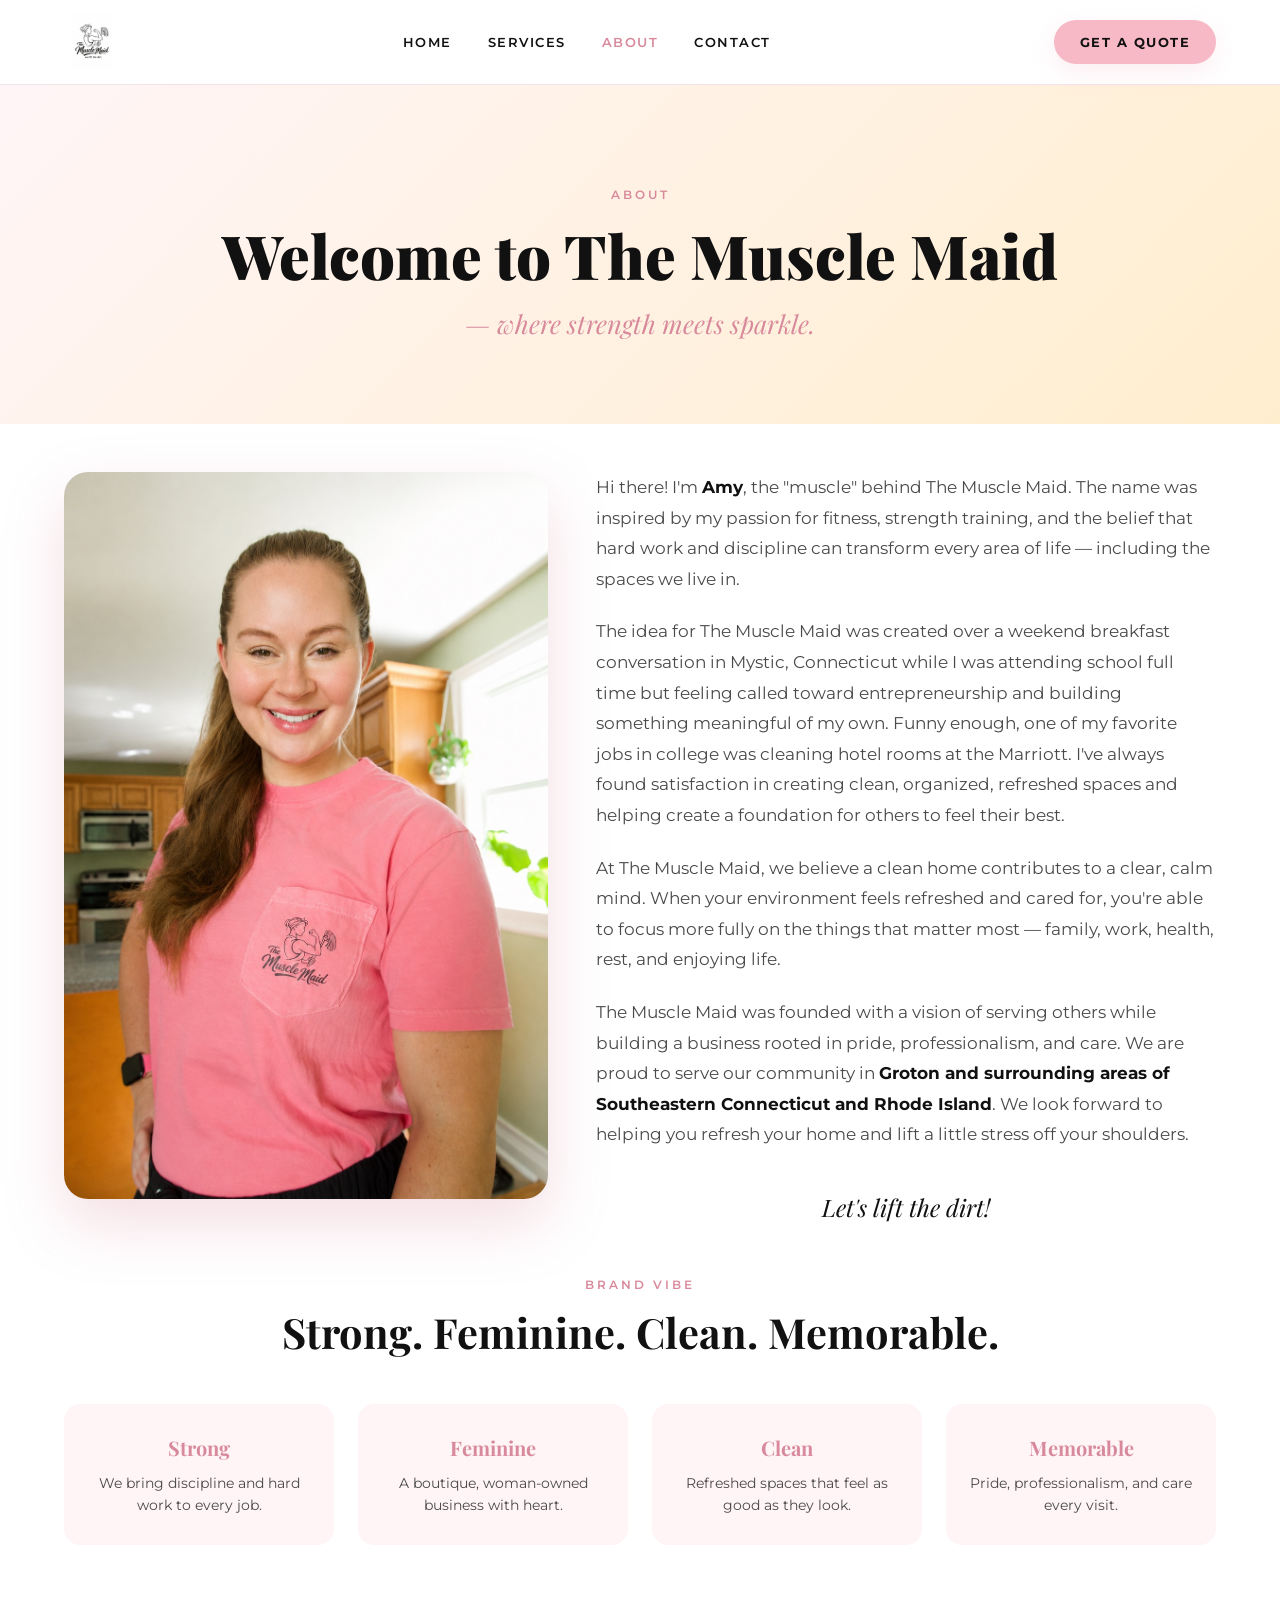
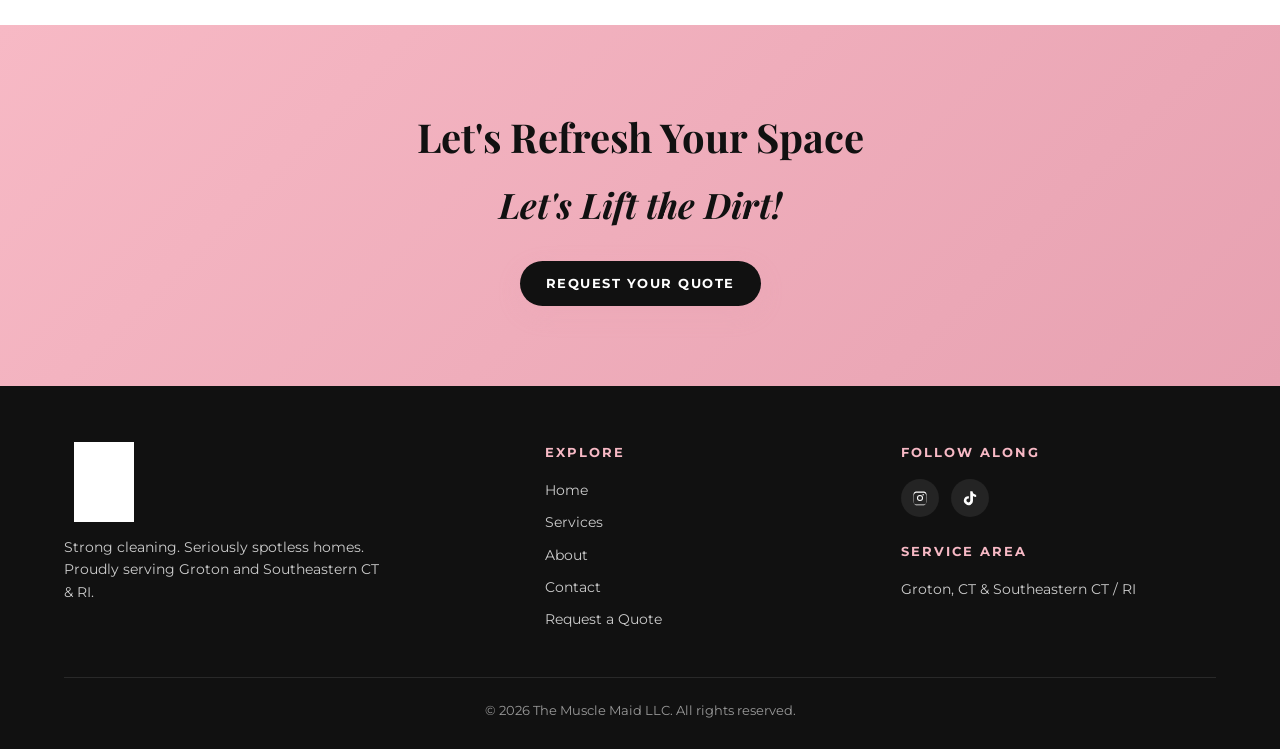
==== about.html @ e6423125 "Add files via upload" ====
<!DOCTYPE html>
<html lang="en">
<head>
  <meta charset="UTF-8" />
  <meta name="viewport" content="width=device-width, initial-scale=1.0" />
  <title>About — The Muscle Maid</title>
  <meta name="description" content="Meet Amy, the muscle behind The Muscle Maid — a Southeastern Connecticut cleaning business rooted in pride, professionalism, and care." />
  <link rel="icon" href="assets/favicon.svg" type="image/svg+xml" />
  <link rel="alternate icon" href="assets/favicon.ico" />
  <link rel="apple-touch-icon" href="assets/apple-touch-icon.png" />
  <link rel="stylesheet" href="styles.css" />
</head>
<body>

  <!-- HEADER -->
  <header class="site-header">
    <div class="header-inner">
      <a href="index.html" class="brand-logo">
        <img src="assets/logo-tagline.svg" alt="The Muscle Maid — We Lift the Dirt" />
      </a>
      <nav class="main-nav">
        <a href="index.html">Home</a>
        <a href="services.html">Services</a>
        <a href="about.html" class="active">About</a>
        <a href="contact.html">Contact</a>
      </nav>
      <a class="btn btn-primary" href="https://clienthub.getjobber.com/hubs/c917ccc4-68cf-48dd-b42f-7f0e2696f60c/public/requests/4762090/new" target="_blank" rel="noopener">Get a Quote</a>
    </div>
  </header>

  <!-- ABOUT HERO -->
  <section class="about-hero">
    <div class="container">
      <div class="hero-eyebrow">About</div>
      <h1>Welcome to The Muscle Maid</h1>
      <p class="tagline">— where strength meets sparkle.</p>
    </div>
  </section>

  <!-- STORY -->
  <section style="padding-top:48px">
    <div class="container">
      <div class="about-row">
      <div class="about-content">
        <p>Hi there! I'm <strong>Amy</strong>, the "muscle" behind The Muscle Maid. The name was inspired by my passion for fitness, strength training, and the belief that hard work and discipline can transform every area of life — including the spaces we live in.</p>

        <p>The idea for The Muscle Maid was created over a weekend breakfast conversation in Mystic, Connecticut while I was attending school full time but feeling called toward entrepreneurship and building something meaningful of my own. Funny enough, one of my favorite jobs in college was cleaning hotel rooms at the Marriott. I've always found satisfaction in creating clean, organized, refreshed spaces and helping create a foundation for others to feel their best.</p>

        <p>At The Muscle Maid, we believe a clean home contributes to a clear, calm mind. When your environment feels refreshed and cared for, you're able to focus more fully on the things that matter most — family, work, health, rest, and enjoying life.</p>

        <p>The Muscle Maid was founded with a vision of serving others while building a business rooted in pride, professionalism, and care. We are proud to serve our community in <strong>Groton and surrounding areas of Southeastern Connecticut and Rhode Island</strong>. We look forward to helping you refresh your home and lift a little stress off your shoulders.</p>

        <p class="signoff">Let's lift the dirt!</p>
      </div>

      <div class="about-image">
        <img src="assets/amy-headshot.jpeg" alt="Amy, founder of The Muscle Maid, wearing a pink Muscle Maid t-shirt" />
      </div>
      </div>

      <!-- BRAND VIBE / VALUES -->
      <div class="section-heading" style="margin-bottom:24px">
        <div class="eyebrow">Brand Vibe</div>
        <h2>Strong. Feminine. Clean. Memorable.</h2>
      </div>
      <div class="values-grid">
        <div class="value-card">
          <h4>Strong</h4>
          <p>We bring discipline and hard work to every job.</p>
        </div>
        <div class="value-card">
          <h4>Feminine</h4>
          <p>A boutique, woman-owned business with heart.</p>
        </div>
        <div class="value-card">
          <h4>Clean</h4>
          <p>Refreshed spaces that feel as good as they look.</p>
        </div>
        <div class="value-card">
          <h4>Memorable</h4>
          <p>Pride, professionalism, and care every visit.</p>
        </div>
      </div>
    </div>
  </section>

  <!-- CTA BAND -->
  <section class="cta-band">
    <h2>Let's Refresh Your Space</h2>
    <p class="script">Let's Lift the Dirt!</p>
    <a class="btn btn-primary" href="https://clienthub.getjobber.com/hubs/c917ccc4-68cf-48dd-b42f-7f0e2696f60c/public/requests/4762090/new" target="_blank" rel="noopener">Request Your Quote</a>
  </section>

  <!-- FOOTER -->
  <footer class="site-footer">
    <div class="container">
      <div class="footer-grid">
        <div class="brand-block">
          <img src="assets/logo-tagline.svg" alt="The Muscle Maid" />
          <p>Strong cleaning. Seriously spotless homes. Proudly serving Groton and Southeastern CT & RI.</p>
        </div>
        <div>
          <h5>Explore</h5>
          <ul>
            <li><a href="index.html">Home</a></li>
            <li><a href="services.html">Services</a></li>
            <li><a href="about.html">About</a></li>
            <li><a href="contact.html">Contact</a></li>
            <li><a href="https://clienthub.getjobber.com/hubs/c917ccc4-68cf-48dd-b42f-7f0e2696f60c/public/requests/4762090/new" target="_blank" rel="noopener">Request a Quote</a></li>
          </ul>
        </div>
        <div>
          <h5>Follow Along</h5>
          <div class="social-row">
            <a href="https://www.instagram.com/themusclemaidllc/" target="_blank" rel="noopener" aria-label="Instagram">
              <svg viewBox="0 0 24 24" xmlns="http://www.w3.org/2000/svg"><path d="M12 2.16c3.2 0 3.58.01 4.85.07 1.17.05 1.8.25 2.23.41.56.22.96.48 1.38.9.42.42.68.82.9 1.38.16.42.36 1.06.41 2.23.06 1.27.07 1.65.07 4.85s-.01 3.58-.07 4.85c-.05 1.17-.25 1.8-.41 2.23-.22.56-.48.96-.9 1.38-.42.42-.82.68-1.38.9-.42.16-1.06.36-2.23.41-1.27.06-1.65.07-4.85.07s-3.58-.01-4.85-.07c-1.17-.05-1.8-.25-2.23-.41a3.7 3.7 0 0 1-1.38-.9 3.7 3.7 0 0 1-.9-1.38c-.16-.42-.36-1.06-.41-2.23C2.17 15.58 2.16 15.2 2.16 12s.01-3.58.07-4.85c.05-1.17.25-1.8.41-2.23.22-.56.48-.96.9-1.38.42-.42.82-.68 1.38-.9.42-.16 1.06-.36 2.23-.41C8.42 2.17 8.8 2.16 12 2.16zm0 1.95c-3.14 0-3.5.01-4.74.07-1.07.05-1.65.23-2.04.38-.51.2-.88.44-1.27.83-.39.39-.63.76-.83 1.27-.15.39-.33.97-.38 2.04-.06 1.24-.07 1.6-.07 4.74s.01 3.5.07 4.74c.05 1.07.23 1.65.38 2.04.2.51.44.88.83 1.27.39.39.76.63 1.27.83.39.15.97.33 2.04.38 1.24.06 1.6.07 4.74.07s3.5-.01 4.74-.07c1.07-.05 1.65-.23 2.04-.38.51-.2.88-.44 1.27-.83.39-.39.63-.76.83-1.27.15-.39.33-.97.38-2.04.06-1.24.07-1.6.07-4.74s-.01-3.5-.07-4.74c-.05-1.07-.23-1.65-.38-2.04a3.4 3.4 0 0 0-.83-1.27 3.4 3.4 0 0 0-1.27-.83c-.39-.15-.97-.33-2.04-.38-1.24-.06-1.6-.07-4.74-.07zm0 3.32a4.57 4.57 0 1 1 0 9.14 4.57 4.57 0 0 1 0-9.14zm0 7.54a2.97 2.97 0 1 0 0-5.94 2.97 2.97 0 0 0 0 5.94zm5.83-7.72a1.07 1.07 0 1 1-2.14 0 1.07 1.07 0 0 1 2.14 0z"/></svg>
            </a>
            <a href="https://www.tiktok.com/@the.muscle.maid" target="_blank" rel="noopener" aria-label="TikTok">
              <svg viewBox="0 0 24 24" xmlns="http://www.w3.org/2000/svg"><path d="M19.59 6.69a4.83 4.83 0 0 1-3.77-4.25V2h-3.45v13.67a2.89 2.89 0 0 1-5.2 1.74 2.89 2.89 0 0 1 2.31-4.64c.28 0 .56.04.82.12V9.4a6.36 6.36 0 0 0-1-.08A6.34 6.34 0 0 0 5.6 20.93a6.34 6.34 0 0 0 10.86-4.48v-7.4a8.18 8.18 0 0 0 4.77 1.52V7.13a4.85 4.85 0 0 1-1.64-.44z"/></svg>
            </a>
          </div>
          <h5 style="margin-top:24px">Service Area</h5>
          <ul><li>Groton, CT & Southeastern CT / RI</li></ul>
        </div>
      </div>
      <div class="footer-bottom">© 2026 The Muscle Maid LLC. All rights reserved.</div>
    </div>
  </footer>

</body>
</html>
---- styles.css ----
/* The Muscle Maid — Brand Stylesheet
   Colors: Soft Blush #FFEECE, Maid Pink #F7B9C5, Rose Dust #E7A1B1, Clean Black #111111, Clean White #FFFFFF
   Fonts: Playfair Display (logo/display), Montserrat (headings/body)
*/

@import url('https://fonts.googleapis.com/css2?family=Playfair+Display:wght@700;900&family=Montserrat:wght@400;500;600;700&display=swap');

:root {
  --soft-blush: #FFEECE;
  --maid-pink: #F7B9C5;
  --rose-dust: #E7A1B1;
  --rose-deep: #D88A9C;
  --clean-black: #111111;
  --clean-white: #FFFFFF;
  --text-muted: #4a4a4a;
  --bg-light-pink: #FFF5F7;
  --shadow-soft: 0 8px 24px rgba(231, 161, 177, 0.18);
}

* { box-sizing: border-box; margin: 0; padding: 0; }

html { scroll-behavior: smooth; }

body {
  font-family: 'Montserrat', sans-serif;
  font-weight: 400;
  color: var(--clean-black);
  background: var(--clean-white);
  line-height: 1.6;
  -webkit-font-smoothing: antialiased;
}

a { color: inherit; text-decoration: none; }

img { max-width: 100%; display: block; }

.container { max-width: 1200px; margin: 0 auto; padding: 0 24px; }

/* ===== HEADER ===== */
.site-header {
  background: var(--clean-white);
  border-bottom: 1px solid #f3e3e8;
  position: sticky;
  top: 0;
  z-index: 100;
}

.header-inner {
  display: flex;
  align-items: center;
  justify-content: space-between;
  padding: 14px 24px;
  max-width: 1200px;
  margin: 0 auto;
}

.brand-logo img { height: 56px; width: auto; }

.main-nav {
  display: flex;
  gap: 36px;
  align-items: center;
}

.main-nav a {
  font-family: 'Montserrat', sans-serif;
  font-weight: 600;
  font-size: 13px;
  letter-spacing: 1.5px;
  text-transform: uppercase;
  color: var(--clean-black);
  transition: color 0.2s;
}

.main-nav a:hover,
.main-nav a.active {
  color: var(--rose-deep);
}

.btn {
  display: inline-block;
  font-family: 'Montserrat', sans-serif;
  font-weight: 700;
  font-size: 13px;
  letter-spacing: 1.5px;
  text-transform: uppercase;
  padding: 12px 26px;
  border-radius: 999px;
  border: none;
  cursor: pointer;
  transition: transform 0.15s, box-shadow 0.15s, background 0.2s;
}

.btn-primary {
  background: var(--maid-pink);
  color: var(--clean-black);
  box-shadow: var(--shadow-soft);
}

.btn-primary:hover {
  background: var(--rose-dust);
  transform: translateY(-1px);
}

.btn-outline {
  background: transparent;
  color: var(--clean-black);
  border: 2px solid var(--clean-black);
}

.btn-outline:hover {
  background: var(--clean-black);
  color: var(--clean-white);
}

/* ===== HERO ===== */
.hero {
  background: linear-gradient(135deg, var(--bg-light-pink) 0%, var(--soft-blush) 100%);
  padding: 80px 0 100px;
  overflow: hidden;
}

.hero-grid {
  display: grid;
  grid-template-columns: 1.1fr 1fr;
  gap: 48px;
  align-items: center;
}

.hero-eyebrow {
  font-family: 'Montserrat', sans-serif;
  font-weight: 600;
  font-size: 12px;
  letter-spacing: 3px;
  text-transform: uppercase;
  color: var(--rose-deep);
  margin-bottom: 18px;
}

.hero h1 {
  font-family: 'Playfair Display', serif;
  font-weight: 900;
  font-size: clamp(2.4rem, 5vw, 4rem);
  line-height: 1.05;
  letter-spacing: -0.5px;
  margin-bottom: 12px;
}

.hero h1 .accent {
  font-style: italic;
  color: var(--rose-deep);
  font-weight: 700;
}

.hero p.lead {
  font-size: 17px;
  color: var(--text-muted);
  margin: 18px 0 32px;
  max-width: 520px;
}

.hero-cta {
  display: flex;
  gap: 14px;
  flex-wrap: wrap;
}

.hero-image-wrap {
  position: relative;
  border-radius: 24px;
  overflow: hidden;
  box-shadow: 0 24px 60px rgba(216, 138, 156, 0.28);
}

.hero-image-wrap img {
  width: 100%;
  height: 100%;
  object-fit: cover;
}

/* ===== SECTION BASICS ===== */
section { padding: 80px 0; }

.section-heading {
  text-align: center;
  margin-bottom: 56px;
}

.section-heading .eyebrow {
  font-family: 'Montserrat', sans-serif;
  font-weight: 600;
  font-size: 12px;
  letter-spacing: 3px;
  text-transform: uppercase;
  color: var(--rose-deep);
  margin-bottom: 14px;
}

.section-heading h2 {
  font-family: 'Playfair Display', serif;
  font-weight: 700;
  font-size: clamp(1.8rem, 3.6vw, 2.6rem);
  line-height: 1.15;
  margin-bottom: 12px;
}

.section-heading p {
  color: var(--text-muted);
  max-width: 640px;
  margin: 0 auto;
}

/* ===== SERVICE CARDS (Home) ===== */
.service-grid {
  display: grid;
  grid-template-columns: repeat(3, 1fr);
  gap: 28px;
}

.service-card {
  background: var(--clean-white);
  border: 1px solid #f3e3e8;
  border-radius: 18px;
  padding: 36px 28px;
  text-align: center;
  transition: transform 0.2s, box-shadow 0.2s;
}

.service-card:hover {
  transform: translateY(-4px);
  box-shadow: var(--shadow-soft);
}

.service-card .icon {
  width: 64px;
  height: 64px;
  margin: 0 auto 18px;
  background: var(--soft-blush);
  border-radius: 50%;
  display: flex;
  align-items: center;
  justify-content: center;
  font-size: 26px;
}

.service-card h3 {
  font-family: 'Playfair Display', serif;
  font-weight: 700;
  font-size: 22px;
  margin-bottom: 10px;
}

.service-card p {
  color: var(--text-muted);
  font-size: 15px;
  margin-bottom: 18px;
}

.service-card .learn {
  font-weight: 600;
  font-size: 13px;
  letter-spacing: 1.5px;
  text-transform: uppercase;
  color: var(--rose-deep);
  border-bottom: 2px solid var(--maid-pink);
  padding-bottom: 2px;
}

/* ===== FEATURE STRIP ===== */
.features {
  background: var(--bg-light-pink);
}

.features-grid {
  display: grid;
  grid-template-columns: repeat(4, 1fr);
  gap: 32px;
}

.feature {
  text-align: center;
}

.feature .icon {
  width: 56px;
  height: 56px;
  background: var(--clean-white);
  border-radius: 50%;
  display: flex;
  align-items: center;
  justify-content: center;
  font-size: 24px;
  margin: 0 auto 14px;
  box-shadow: var(--shadow-soft);
}

.feature h4 {
  font-family: 'Montserrat', sans-serif;
  font-weight: 700;
  font-size: 14px;
  letter-spacing: 1px;
  text-transform: uppercase;
  margin-bottom: 8px;
}

.feature p {
  color: var(--text-muted);
  font-size: 14px;
}

/* ===== HOW IT WORKS ===== */
.steps {
  display: grid;
  grid-template-columns: repeat(3, 1fr);
  gap: 36px;
}

.step {
  text-align: center;
  padding: 0 12px;
}

.step .num {
  width: 52px;
  height: 52px;
  background: var(--maid-pink);
  color: var(--clean-black);
  border-radius: 50%;
  display: flex;
  align-items: center;
  justify-content: center;
  font-family: 'Playfair Display', serif;
  font-weight: 700;
  font-size: 22px;
  margin: 0 auto 16px;
}

.step h4 {
  font-family: 'Playfair Display', serif;
  font-weight: 700;
  font-size: 20px;
  margin-bottom: 8px;
}

.step p {
  color: var(--text-muted);
  font-size: 15px;
}

/* ===== CTA BAND ===== */
.cta-band {
  background: linear-gradient(135deg, var(--maid-pink) 0%, var(--rose-dust) 100%);
  text-align: center;
  padding: 80px 24px;
}

.cta-band h2 {
  font-family: 'Playfair Display', serif;
  font-weight: 700;
  font-size: clamp(1.8rem, 3.6vw, 2.5rem);
  margin-bottom: 8px;
}

.cta-band .script {
  font-family: 'Playfair Display', serif;
  font-style: italic;
  font-weight: 700;
  font-size: clamp(1.6rem, 3.2vw, 2.2rem);
  margin-bottom: 28px;
  color: var(--clean-black);
}

.cta-band .btn-primary {
  background: var(--clean-black);
  color: var(--clean-white);
}

.cta-band .btn-primary:hover {
  background: var(--clean-white);
  color: var(--clean-black);
}

/* ===== SERVICES PAGE BIG BLOCKS ===== */
.service-block {
  display: grid;
  grid-template-columns: 1fr 1.4fr;
  gap: 48px;
  align-items: flex-start;
  padding: 56px 0;
  border-bottom: 1px solid #f3e3e8;
}

.service-block:last-of-type { border-bottom: none; }

.service-block.reverse { direction: rtl; }
.service-block.reverse > * { direction: ltr; }

.service-block .meta .tag {
  display: inline-block;
  background: var(--soft-blush);
  color: var(--rose-deep);
  font-weight: 700;
  font-size: 11px;
  letter-spacing: 2px;
  text-transform: uppercase;
  padding: 6px 14px;
  border-radius: 999px;
  margin-bottom: 14px;
}

.service-block h2 {
  font-family: 'Playfair Display', serif;
  font-weight: 700;
  font-size: clamp(1.8rem, 3.4vw, 2.4rem);
  line-height: 1.1;
  margin-bottom: 8px;
}

.service-block .subtitle {
  font-family: 'Montserrat', sans-serif;
  font-weight: 600;
  font-size: 15px;
  color: var(--rose-deep);
  margin-bottom: 14px;
}

.service-block .description {
  color: var(--text-muted);
  font-size: 15.5px;
  margin-bottom: 22px;
}

.service-block .col h4 {
  font-family: 'Montserrat', sans-serif;
  font-weight: 700;
  font-size: 13px;
  letter-spacing: 1.5px;
  text-transform: uppercase;
  margin: 18px 0 12px;
}

.service-block ul.checklist {
  list-style: none;
  padding: 0;
}

.service-block ul.checklist li {
  position: relative;
  padding-left: 28px;
  margin-bottom: 10px;
  color: var(--text-muted);
  font-size: 15px;
}

.service-block ul.checklist li::before {
  content: '';
  position: absolute;
  left: 0;
  top: 8px;
  width: 14px;
  height: 14px;
  border-radius: 50%;
  background: var(--maid-pink);
}

.service-block ul.checklist li::after {
  content: '';
  position: absolute;
  left: 4px;
  top: 11px;
  width: 6px;
  height: 3px;
  border-left: 2px solid var(--clean-white);
  border-bottom: 2px solid var(--clean-white);
  transform: rotate(-45deg);
}

.service-block .columns {
  display: grid;
  grid-template-columns: 1fr 1fr;
  gap: 24px;
}

/* Add-ons grid */
.addons {
  display: grid;
  grid-template-columns: repeat(3, 1fr);
  gap: 14px;
  margin-top: 28px;
}

.addons .pill {
  background: var(--bg-light-pink);
  border: 1px solid #f3e3e8;
  padding: 14px 18px;
  border-radius: 12px;
  font-size: 14.5px;
  font-weight: 500;
  display: flex;
  align-items: center;
  gap: 10px;
}

.addons .pill::before {
  content: '✦';
  color: var(--rose-deep);
  font-size: 14px;
}

/* ===== ABOUT PAGE ===== */
.about-hero {
  background: linear-gradient(135deg, var(--bg-light-pink) 0%, var(--soft-blush) 100%);
  padding: 100px 0 80px;
  text-align: center;
}

.about-hero h1 {
  font-family: 'Playfair Display', serif;
  font-weight: 900;
  font-size: clamp(2.4rem, 5vw, 3.8rem);
  line-height: 1.1;
  margin-bottom: 14px;
}

.about-hero .tagline {
  font-family: 'Playfair Display', serif;
  font-style: italic;
  font-size: clamp(1.2rem, 2.4vw, 1.6rem);
  color: var(--rose-deep);
}

.about-row {
  display: flex;
  align-items: flex-start;
  gap: 48px;
  margin: 0 auto 24px;
}

.about-content {
  flex: 1 1 0;
  font-size: 17px;
  color: var(--text-muted);
}

.about-content p {
  margin-bottom: 22px;
  line-height: 1.8;
}

.about-content p strong {
  color: var(--clean-black);
}

.about-content .signoff {
  font-family: 'Playfair Display', serif;
  font-style: italic;
  font-size: 24px;
  color: var(--clean-black);
  text-align: center;
  margin-top: 36px;
}

.about-image {
  order: -1;
  flex: 0 0 42%;
  max-width: 42%;
  position: sticky;
  top: 32px;
  border-radius: 24px;
  overflow: hidden;
  box-shadow: 0 24px 60px rgba(216, 138, 156, 0.28);
}

.about-image img {
  display: block;
  width: 100%;
  height: auto;
}

.values-grid {
  display: grid;
  grid-template-columns: repeat(4, 1fr);
  gap: 24px;
  margin-top: 48px;
}

.value-card {
  background: var(--bg-light-pink);
  padding: 28px 20px;
  border-radius: 16px;
  text-align: center;
}

.value-card h4 {
  font-family: 'Playfair Display', serif;
  font-weight: 700;
  font-size: 20px;
  color: var(--rose-deep);
  margin-bottom: 8px;
}

.value-card p {
  font-size: 14px;
  color: var(--text-muted);
}

/* ===== FOOTER ===== */
.site-footer {
  background: var(--clean-black);
  color: var(--clean-white);
  padding: 56px 0 28px;
}

.footer-grid {
  display: grid;
  grid-template-columns: 1.4fr 1fr 1fr;
  gap: 40px;
  margin-bottom: 36px;
}

.site-footer .brand-block img {
  height: 80px;
  width: auto;
  filter: brightness(0) invert(1);
  margin-bottom: 14px;
}

.site-footer .brand-block p {
  color: #cccccc;
  font-size: 14px;
  max-width: 320px;
}

.site-footer h5 {
  font-family: 'Montserrat', sans-serif;
  font-weight: 700;
  font-size: 13px;
  letter-spacing: 2px;
  text-transform: uppercase;
  margin-bottom: 16px;
  color: var(--maid-pink);
}

.site-footer ul { list-style: none; padding: 0; }
.site-footer ul li { margin-bottom: 10px; font-size: 14px; color: #cccccc; }
.site-footer ul li a { color: #cccccc; transition: color 0.2s; }
.site-footer ul li a:hover { color: var(--maid-pink); }

.social-row {
  display: flex;
  gap: 12px;
  margin-top: 12px;
}

.social-row a {
  width: 38px;
  height: 38px;
  background: rgba(255, 255, 255, 0.08);
  border-radius: 50%;
  display: flex;
  align-items: center;
  justify-content: center;
  transition: background 0.2s;
}

.social-row a:hover {
  background: var(--maid-pink);
}

.social-row svg {
  width: 16px;
  height: 16px;
  fill: var(--clean-white);
}

.social-row a:hover svg { fill: var(--clean-black); }

.footer-bottom {
  border-top: 1px solid rgba(255,255,255,0.1);
  padding-top: 22px;
  text-align: center;
  font-size: 13px;
  color: #999;
}

/* ===== RESPONSIVE ===== */
@media (max-width: 900px) {
  .hero-grid,
  .service-grid,
  .features-grid,
  .steps,
  .service-block,
  .footer-grid,
  .values-grid,
  .addons {
    grid-template-columns: 1fr;
  }
  .service-block .columns { grid-template-columns: 1fr; }
  .main-nav { display: none; }
  .hero { padding: 60px 0; }
  section { padding: 56px 0; }
  .about-row { flex-direction: column; gap: 32px; }
  .about-image {
    flex-basis: auto;
    max-width: 100%;
    position: static;
    margin: 0 auto;
  }
}
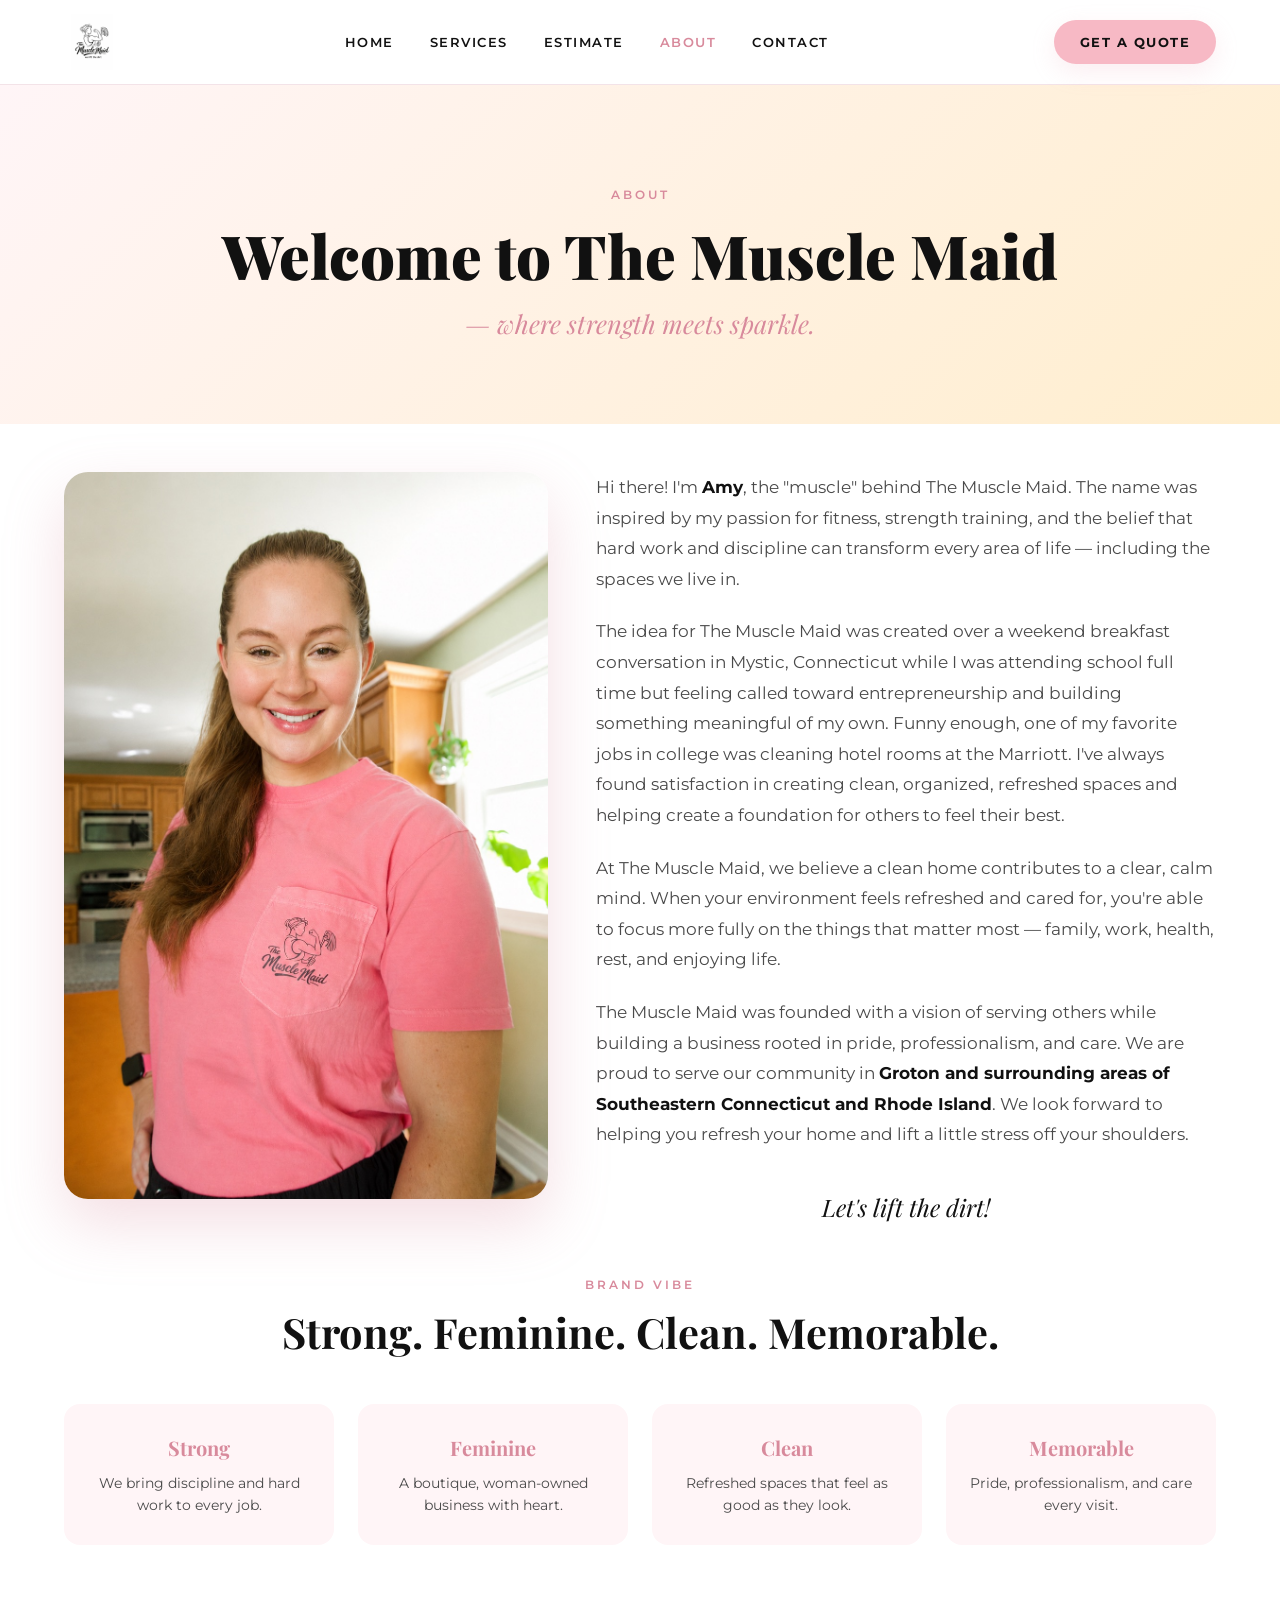
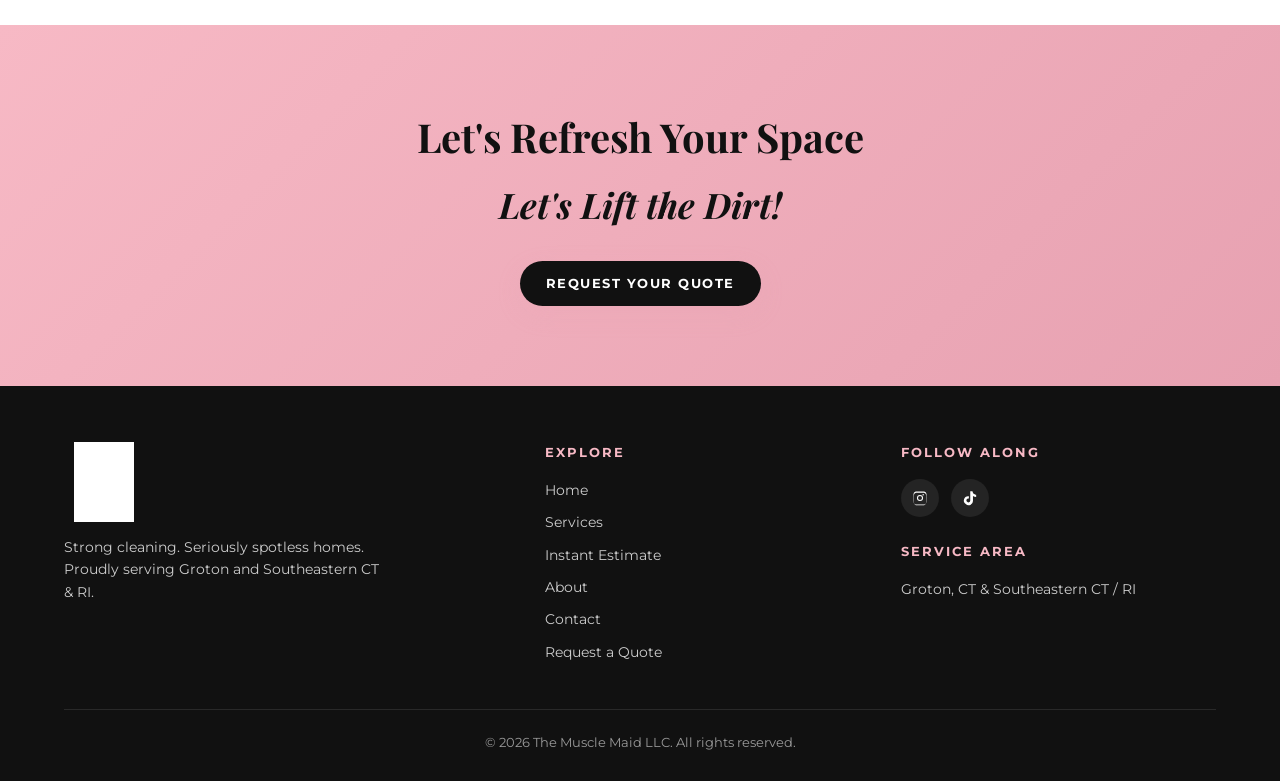
==== commit 7f787051: "Add files via upload" ====
--- a/about.html
+++ b/about.html
@@ -5,9 +5,10 @@
   <meta name="viewport" content="width=device-width, initial-scale=1.0" />
   <title>About — The Muscle Maid</title>
   <meta name="description" content="Meet Amy, the muscle behind The Muscle Maid — a Southeastern Connecticut cleaning business rooted in pride, professionalism, and care." />
-  <link rel="icon" href="assets/favicon.svg" type="image/svg+xml" />
-  <link rel="alternate icon" href="assets/favicon.ico" />
-  <link rel="apple-touch-icon" href="assets/apple-touch-icon.png" />
+  <link rel="icon" type="image/png" sizes="32x32" href="assets/favicon-32.png?v=2" />
+  <link rel="icon" type="image/png" sizes="16x16" href="assets/favicon-16.png?v=2" />
+  <link rel="alternate icon" href="assets/favicon.ico?v=2" />
+  <link rel="apple-touch-icon" href="assets/apple-touch-icon.png?v=2" />
   <link rel="stylesheet" href="styles.css" />
 </head>
 <body>
@@ -21,10 +22,11 @@
       <nav class="main-nav">
         <a href="index.html">Home</a>
         <a href="services.html">Services</a>
+        <a href="estimate.html">Estimate</a>
         <a href="about.html" class="active">About</a>
         <a href="contact.html">Contact</a>
       </nav>
-      <a class="btn btn-primary" href="https://clienthub.getjobber.com/hubs/c917ccc4-68cf-48dd-b42f-7f0e2696f60c/public/requests/4762090/new" target="_blank" rel="noopener">Get a Quote</a>
+      <a class="btn btn-primary" href="estimate.html">Get a Quote</a>
     </div>
   </header>
 
@@ -104,6 +106,7 @@
           <ul>
             <li><a href="index.html">Home</a></li>
             <li><a href="services.html">Services</a></li>
+            <li><a href="estimate.html">Instant Estimate</a></li>
             <li><a href="about.html">About</a></li>
             <li><a href="contact.html">Contact</a></li>
             <li><a href="https://clienthub.getjobber.com/hubs/c917ccc4-68cf-48dd-b42f-7f0e2696f60c/public/requests/4762090/new" target="_blank" rel="noopener">Request a Quote</a></li>
--- a/styles.css
+++ b/styles.css
@@ -684,6 +684,153 @@
 }
 
 /* ===== RESPONSIVE ===== */
+/* Pricing */
+.service-block .price {
+  display: inline-block;
+  font-family: 'Montserrat', sans-serif;
+  font-weight: 700;
+  font-size: 17px;
+  color: var(--rose-deep);
+  background: var(--bg-light-pink);
+  border: 1px solid #f3e3e8;
+  padding: 8px 16px;
+  border-radius: 999px;
+  margin-bottom: 18px;
+}
+
+/* Airbnb tier pricing table */
+.price-tiers {
+  list-style: none;
+  padding: 0;
+  margin: 0 0 4px;
+}
+
+.price-tiers li {
+  display: flex;
+  justify-content: space-between;
+  align-items: baseline;
+  gap: 16px;
+  padding: 10px 0;
+  border-bottom: 1px dashed #f3e3e8;
+  color: var(--text-muted);
+  font-size: 15px;
+}
+
+.price-tiers li:last-child { border-bottom: none; }
+
+.price-tiers .amount {
+  font-family: 'Montserrat', sans-serif;
+  font-weight: 700;
+  color: var(--rose-deep);
+  white-space: nowrap;
+}
+
+/* Add-ons with pricing */
+.addons.priced { grid-template-columns: 1fr 1fr; }
+
+.addons .pill .addon-name { flex: 1; }
+
+.addons .pill .addon-price {
+  font-family: 'Montserrat', sans-serif;
+  font-weight: 700;
+  color: var(--rose-deep);
+  white-space: nowrap;
+}
+
+/* Pricing disclaimer */
+.price-disclaimer {
+  max-width: 680px;
+  margin: 32px auto 0;
+  text-align: center;
+  font-size: 14px;
+  font-style: italic;
+  color: var(--text-muted);
+}
+
+
+/* Add-on cards */
+.addon-cards {
+  display: grid;
+  grid-template-columns: repeat(2, 1fr);
+  gap: 20px;
+  margin-top: 28px;
+}
+
+.addon-card {
+  background: var(--bg-light-pink);
+  border: 1px solid #f3e3e8;
+  border-radius: 16px;
+  padding: 24px 26px;
+}
+
+.addon-card-head {
+  display: flex;
+  justify-content: space-between;
+  align-items: baseline;
+  gap: 16px;
+  margin-bottom: 10px;
+}
+
+.addon-card-head h4 {
+  font-family: 'Montserrat', sans-serif;
+  font-weight: 700;
+  font-size: 16px;
+  letter-spacing: 0.01em;
+  color: var(--clean-black);
+  text-transform: none;
+}
+
+.addon-card-head .addon-price {
+  font-family: 'Montserrat', sans-serif;
+  font-weight: 700;
+  font-size: 15px;
+  color: var(--rose-deep);
+  white-space: nowrap;
+}
+
+.addon-desc {
+  font-size: 15px;
+  line-height: 1.7;
+  color: var(--text-muted);
+}
+
+.addon-note {
+  margin-top: 10px;
+  font-size: 13px;
+  font-style: italic;
+  color: var(--rose-deep);
+}
+
+/* Custom request block */
+.custom-request {
+  margin-top: 48px;
+  text-align: center;
+  max-width: 720px;
+  margin-left: auto;
+  margin-right: auto;
+  padding: 36px 32px;
+  border: 1px dashed #f0d5dc;
+  border-radius: 20px;
+}
+
+.custom-request h3 {
+  font-family: 'Playfair Display', serif;
+  font-weight: 700;
+  font-size: 28px;
+  margin-bottom: 14px;
+}
+
+.custom-request p {
+  font-size: 15px;
+  line-height: 1.8;
+  color: var(--text-muted);
+  margin-bottom: 10px;
+}
+
+.custom-request .addon-note {
+  margin-top: 16px;
+}
+
 @media (max-width: 900px) {
   .hero-grid,
   .service-grid,
@@ -692,7 +839,8 @@
   .service-block,
   .footer-grid,
   .values-grid,
-  .addons {
+  .addons,
+  .addon-cards {
     grid-template-columns: 1fr;
   }
   .service-block .columns { grid-template-columns: 1fr; }
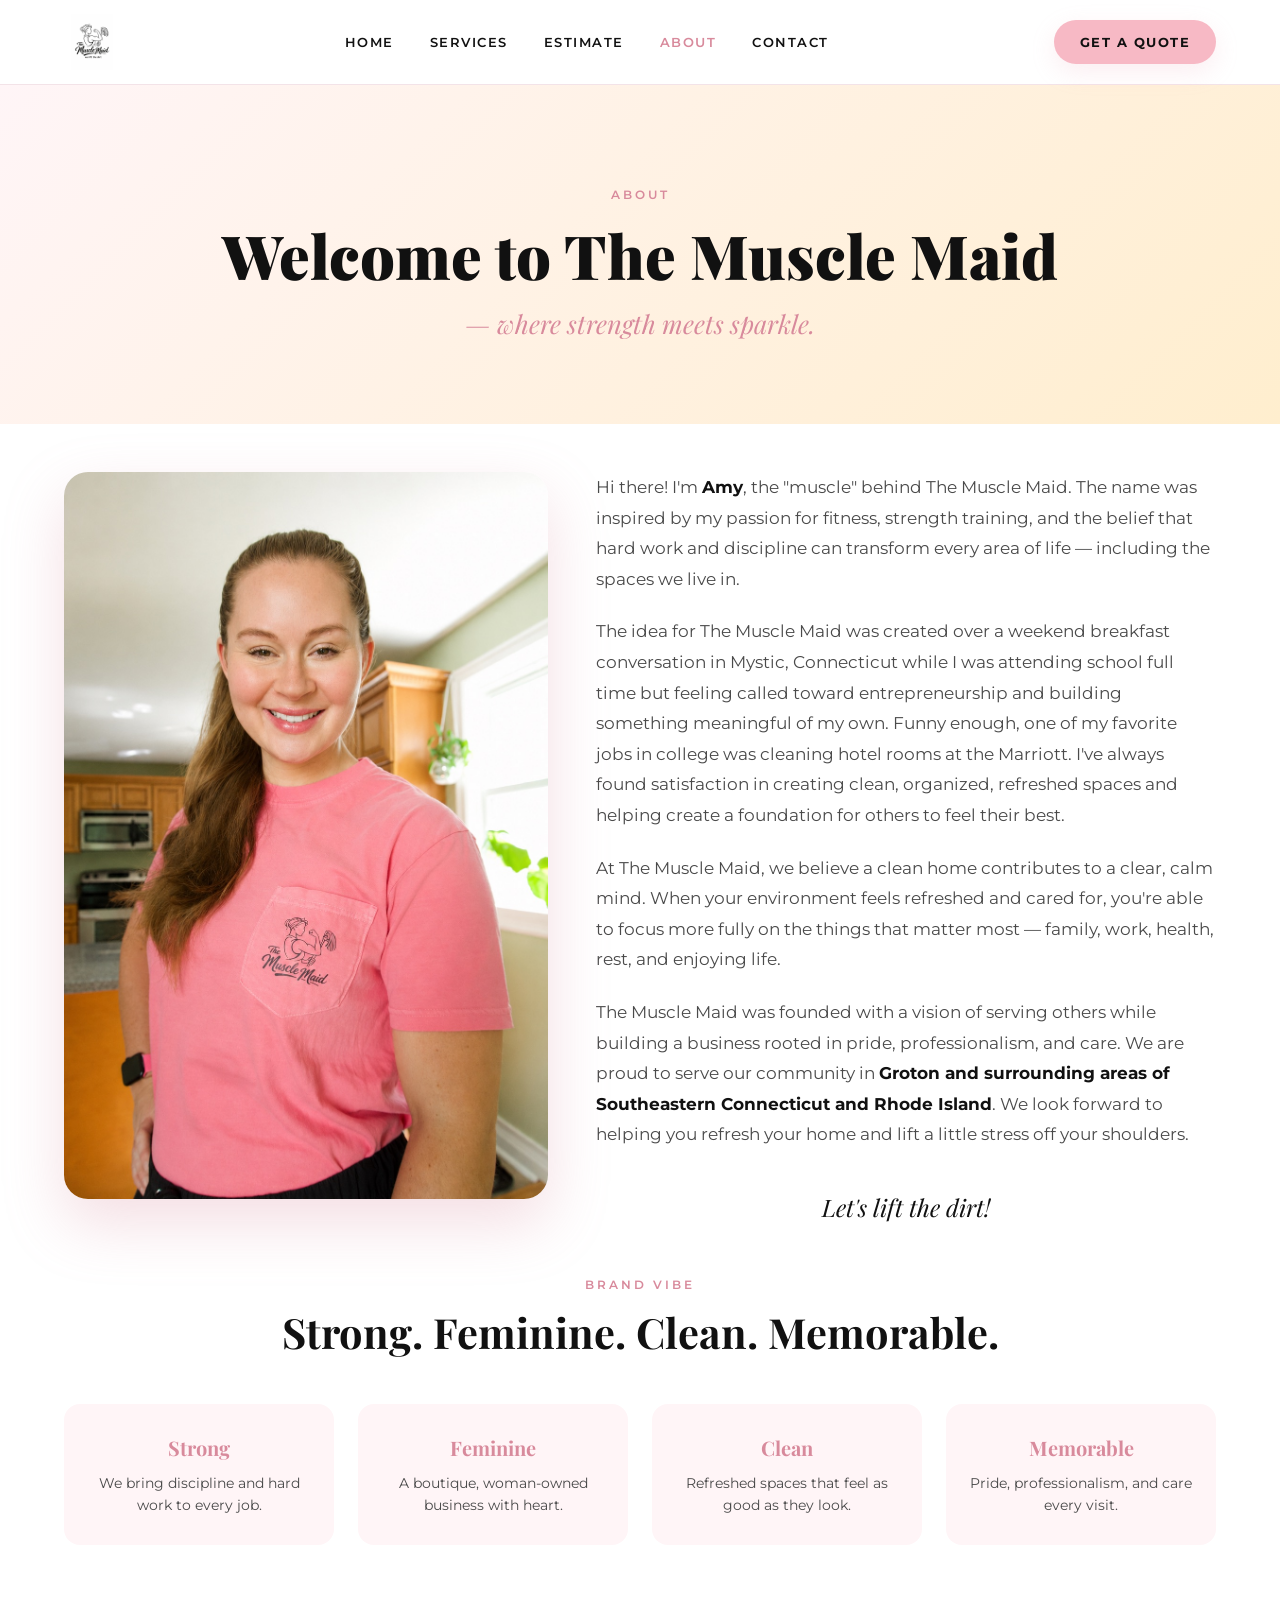
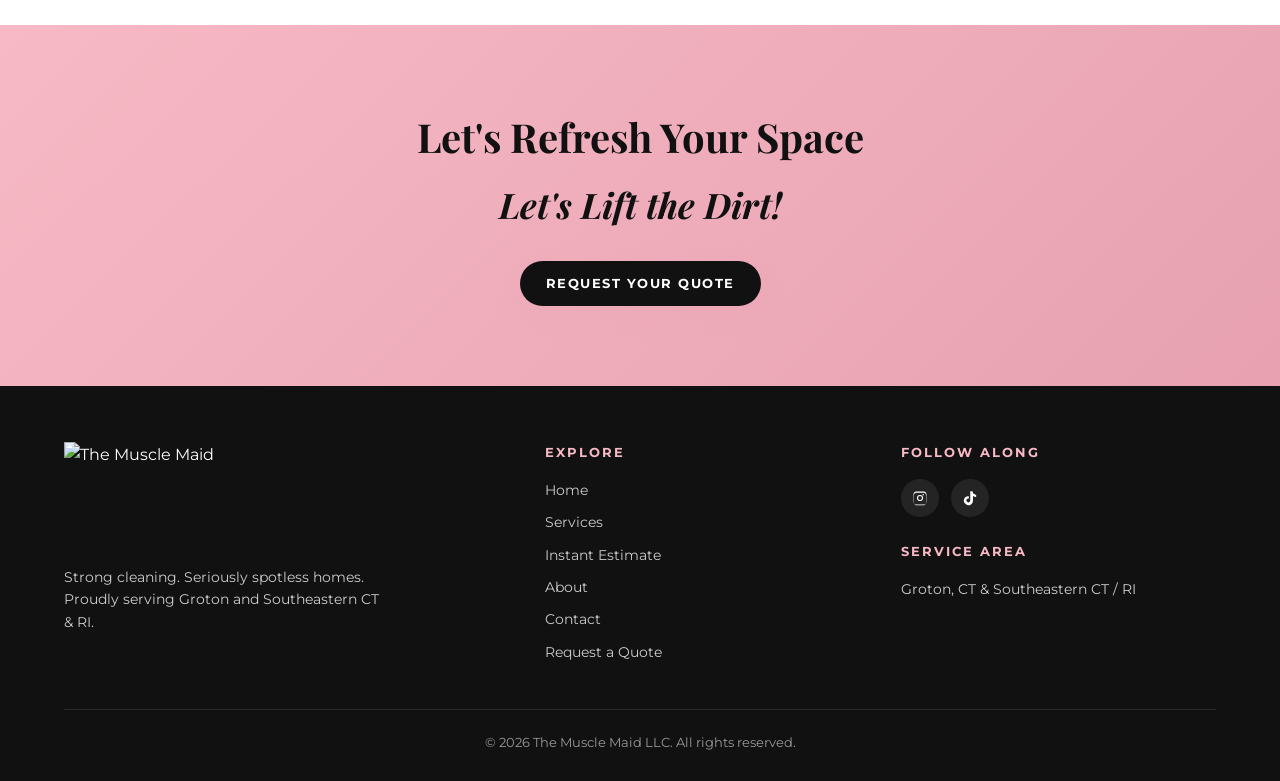
==== commit 37b62092: "Add files via upload" ====
--- a/about.html
+++ b/about.html
@@ -9,7 +9,7 @@
   <link rel="icon" type="image/png" sizes="16x16" href="assets/favicon-16.png?v=2" />
   <link rel="alternate icon" href="assets/favicon.ico?v=2" />
   <link rel="apple-touch-icon" href="assets/apple-touch-icon.png?v=2" />
-  <link rel="stylesheet" href="styles.css" />
+  <link rel="stylesheet" href="styles.css?v=3" />
 </head>
 <body>
 
@@ -98,7 +98,7 @@
     <div class="container">
       <div class="footer-grid">
         <div class="brand-block">
-          <img src="assets/logo-tagline.svg" alt="The Muscle Maid" />
+          <img src="assets/logo-footer-white.png" alt="The Muscle Maid" />
           <p>Strong cleaning. Seriously spotless homes. Proudly serving Groton and Southeastern CT & RI.</p>
         </div>
         <div>
--- a/styles.css
+++ b/styles.css
@@ -268,6 +268,10 @@
 
 /* ===== FEATURE STRIP ===== */
 .features {
+  background: var(--clean-white);
+}
+
+.services-band {
   background: var(--bg-light-pink);
 }
 
@@ -284,7 +288,7 @@
 .feature .icon {
   width: 56px;
   height: 56px;
-  background: var(--clean-white);
+  background: var(--bg-light-pink);
   border-radius: 50%;
   display: flex;
   align-items: center;
@@ -619,9 +623,8 @@
 }
 
 .site-footer .brand-block img {
-  height: 80px;
+  height: 110px;
   width: auto;
-  filter: brightness(0) invert(1);
   margin-bottom: 14px;
 }
 
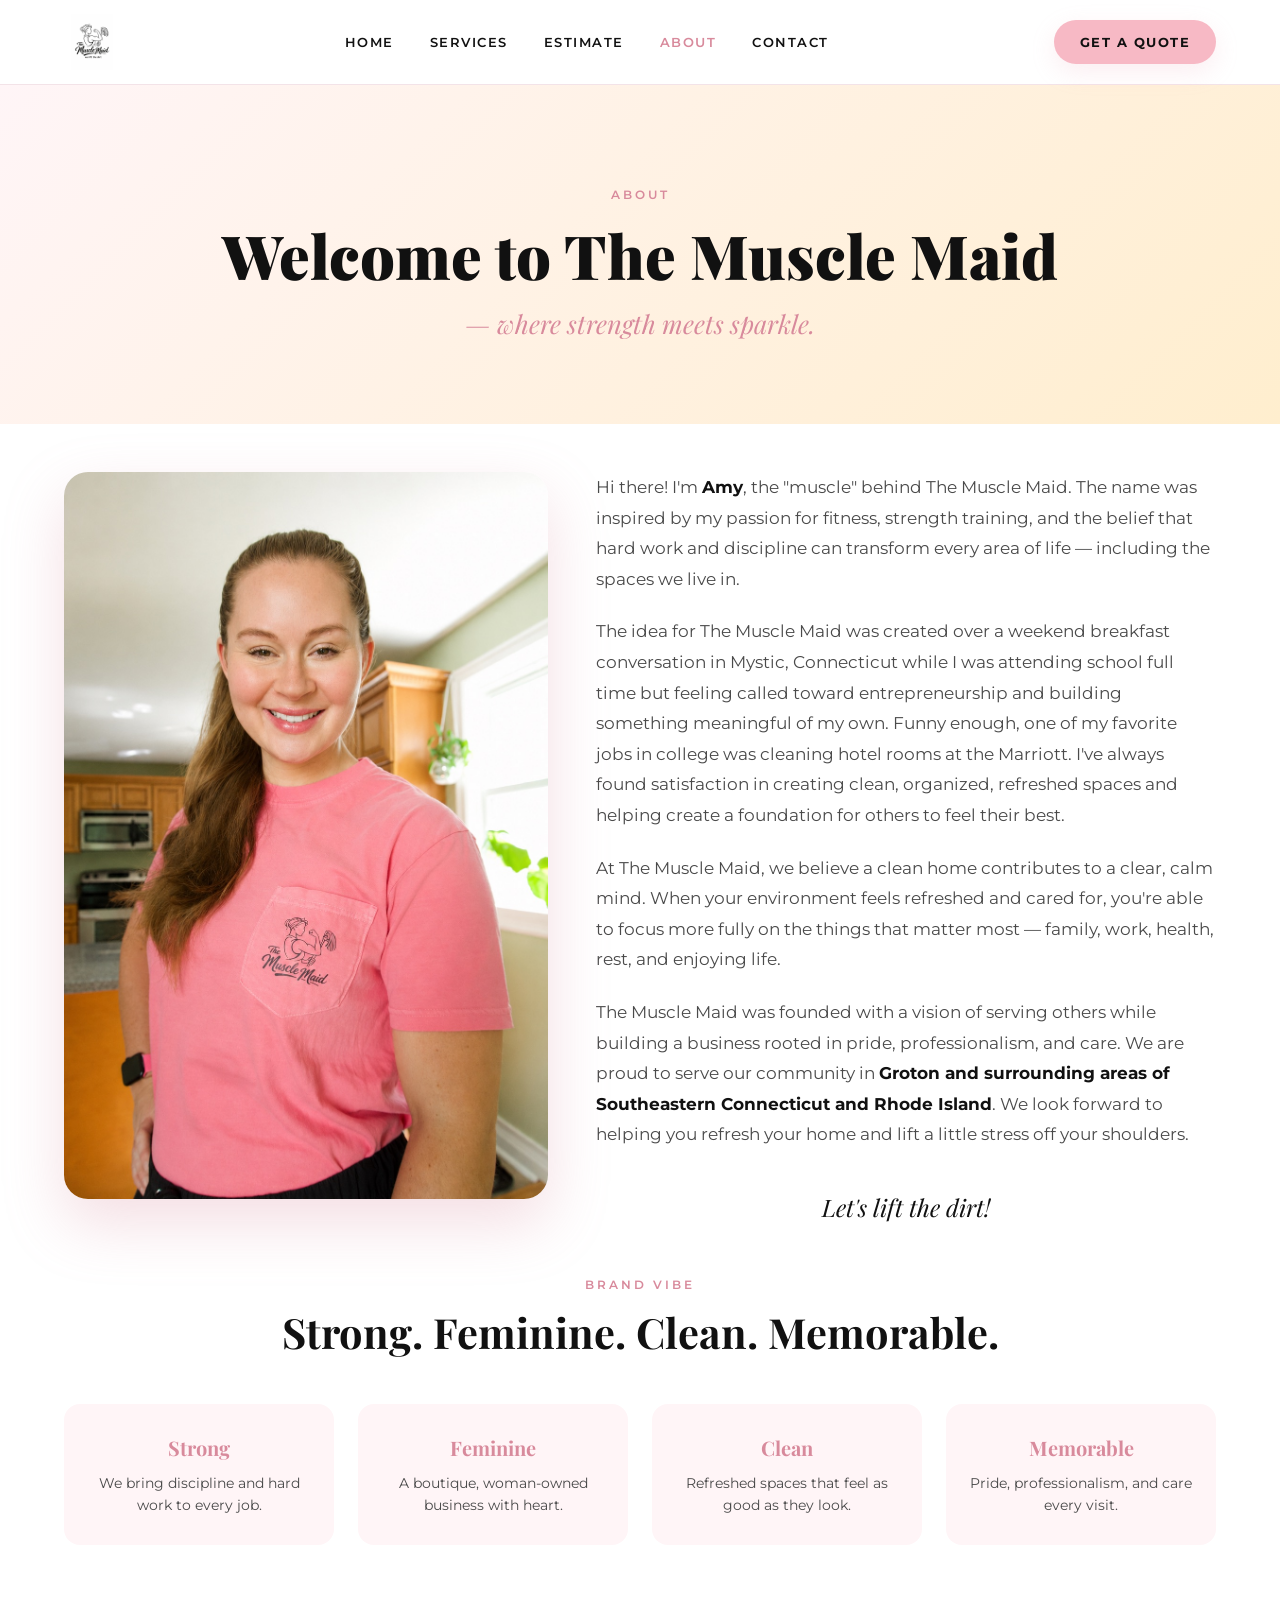
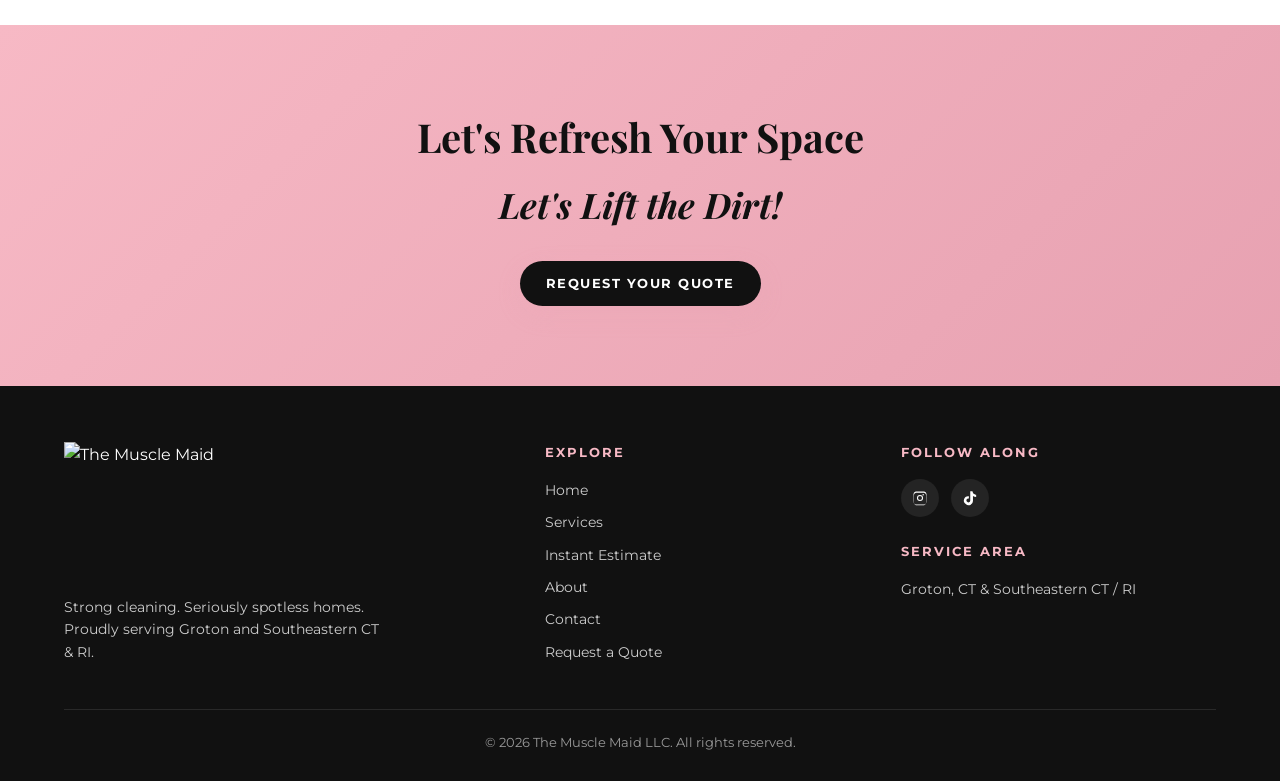
==== commit 8187acc2: "Add files via upload" ====
--- a/about.html
+++ b/about.html
@@ -98,7 +98,7 @@
     <div class="container">
       <div class="footer-grid">
         <div class="brand-block">
-          <img src="assets/logo-footer-white.png" alt="The Muscle Maid" />
+          <img src="assets/transparent-logo.svg" alt="The Muscle Maid" />
           <p>Strong cleaning. Seriously spotless homes. Proudly serving Groton and Southeastern CT & RI.</p>
         </div>
         <div>
--- a/styles.css
+++ b/styles.css
@@ -623,7 +623,7 @@
 }
 
 .site-footer .brand-block img {
-  height: 110px;
+  height: 140px;
   width: auto;
   margin-bottom: 14px;
 }
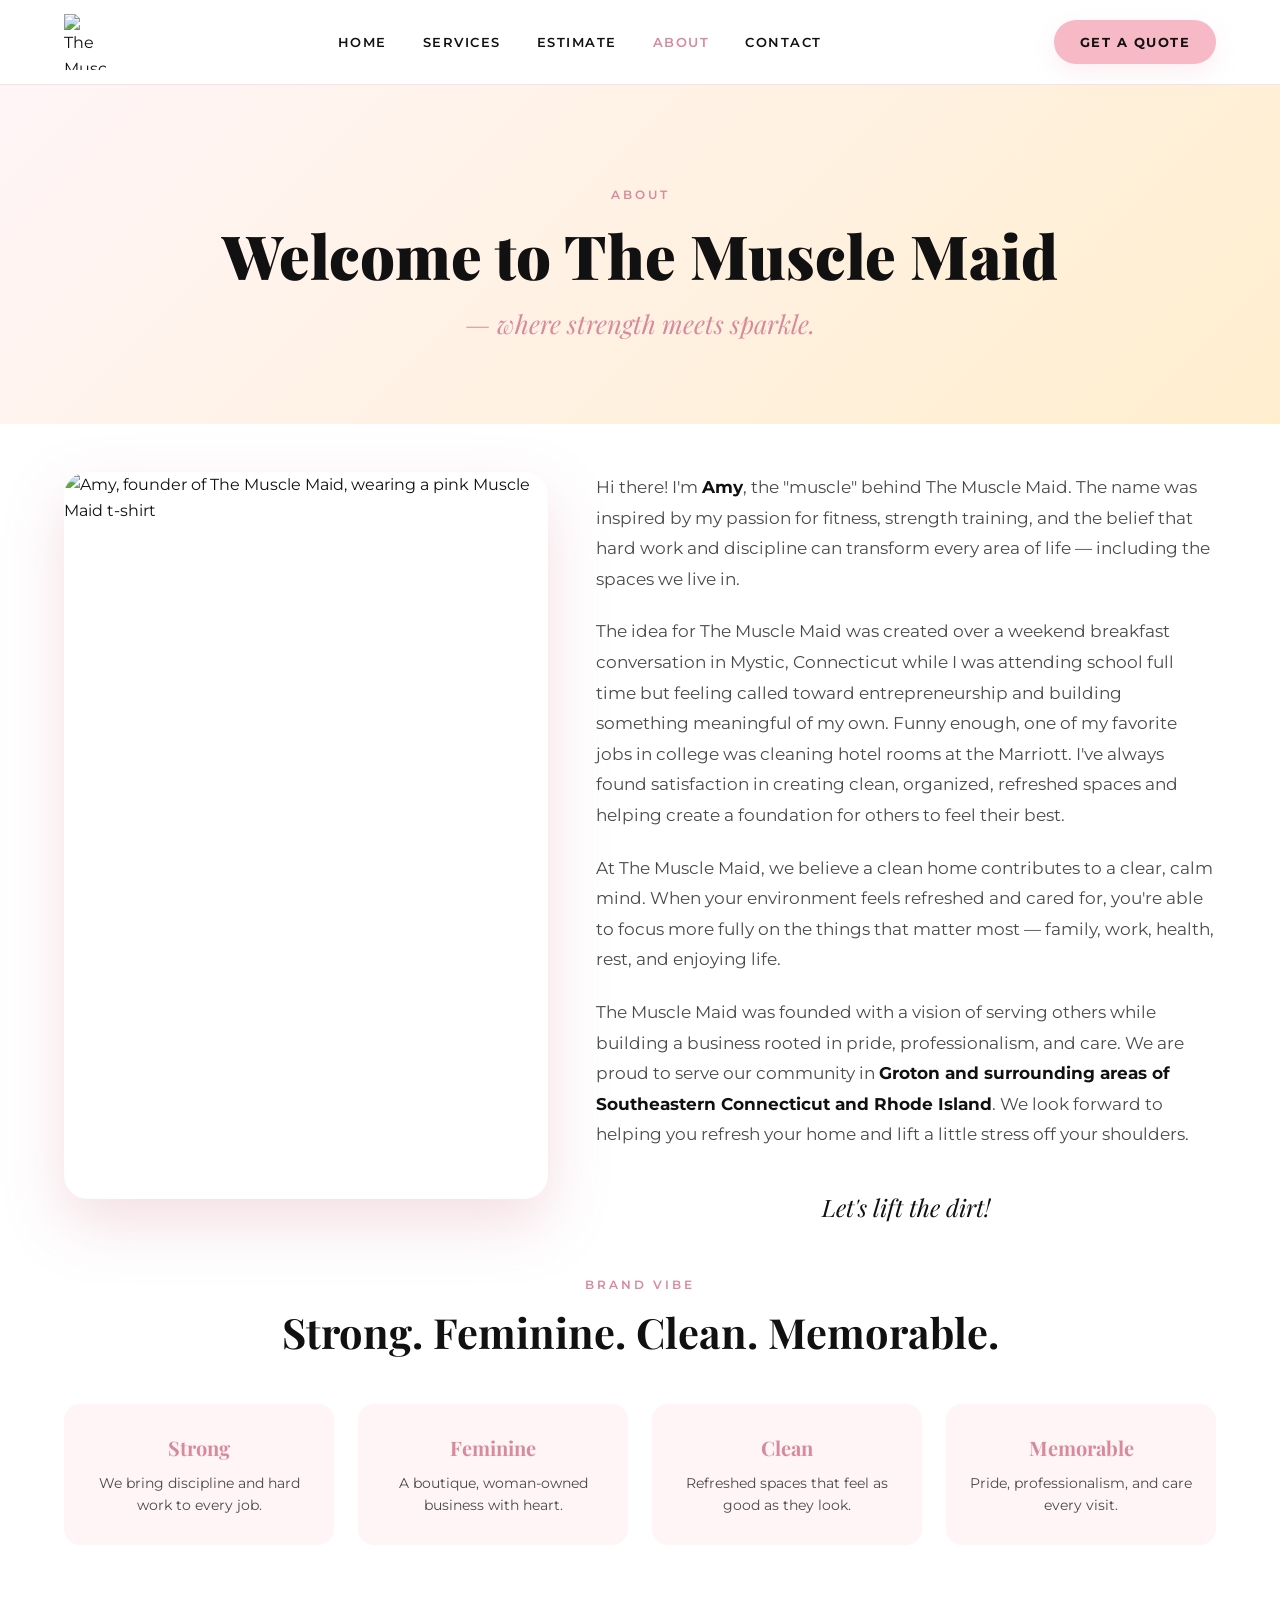
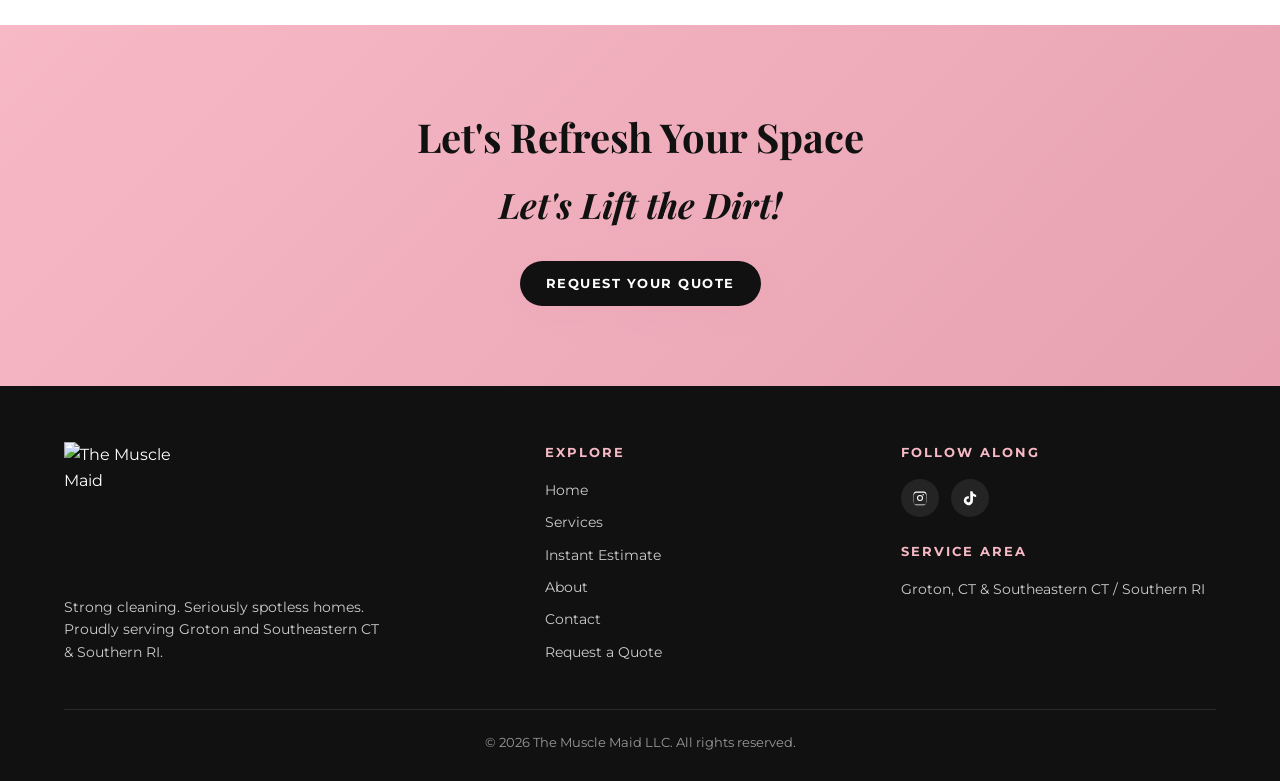
==== commit 3326a29a: "Add files via upload" ====
--- a/about.html
+++ b/about.html
@@ -5,6 +5,22 @@
   <meta name="viewport" content="width=device-width, initial-scale=1.0" />
   <title>About — The Muscle Maid</title>
   <meta name="description" content="Meet Amy, the muscle behind The Muscle Maid — a Southeastern Connecticut cleaning business rooted in pride, professionalism, and care." />
+  <link rel="canonical" href="https://themusclemaid.com/about.html" />
+  <!-- Link previews (Facebook, iMessage, texts, etc.) -->
+  <meta property="og:type" content="website" />
+  <meta property="og:site_name" content="The Muscle Maid" />
+  <meta property="og:title" content="About — The Muscle Maid" />
+  <meta property="og:description" content="Meet Amy, the muscle behind The Muscle Maid — a Southeastern Connecticut cleaning business rooted in pride, professionalism, and care." />
+  <meta property="og:url" content="https://themusclemaid.com/about.html" />
+  <meta property="og:image" content="https://themusclemaid.com/assets/og-image.jpg" />
+  <meta property="og:image:width" content="1200" />
+  <meta property="og:image:height" content="630" />
+  <meta property="og:image:alt" content="Pink cleaning bucket with a The Muscle Maid towel, brush, spray bottle, and sponge" />
+  <meta property="og:locale" content="en_US" />
+  <meta name="twitter:card" content="summary_large_image" />
+  <meta name="twitter:title" content="About — The Muscle Maid" />
+  <meta name="twitter:description" content="Meet Amy, the muscle behind The Muscle Maid — a Southeastern Connecticut cleaning business rooted in pride, professionalism, and care." />
+  <meta name="twitter:image" content="https://themusclemaid.com/assets/og-image.jpg" />
   <link rel="icon" type="image/png" sizes="32x32" href="assets/favicon-32.png?v=2" />
   <link rel="icon" type="image/png" sizes="16x16" href="assets/favicon-16.png?v=2" />
   <link rel="alternate icon" href="assets/favicon.ico?v=2" />
@@ -17,7 +33,7 @@
   <header class="site-header">
     <div class="header-inner">
       <a href="index.html" class="brand-logo">
-        <img src="assets/logo-tagline.svg" alt="The Muscle Maid — We Lift the Dirt" />
+        <img src="assets/logo-header.png" width="126" height="168" alt="The Muscle Maid — We Lift the Dirt" />
       </a>
       <nav class="main-nav">
         <a href="index.html">Home</a>
@@ -56,7 +72,7 @@
       </div>
 
       <div class="about-image">
-        <img src="assets/amy-headshot.jpeg" alt="Amy, founder of The Muscle Maid, wearing a pink Muscle Maid t-shirt" />
+        <img src="assets/amy-headshot.jpg" width="800" height="1202" alt="Amy, founder of The Muscle Maid, wearing a pink Muscle Maid t-shirt" />
       </div>
       </div>
 
@@ -98,8 +114,8 @@
     <div class="container">
       <div class="footer-grid">
         <div class="brand-block">
-          <img src="assets/transparent-logo.svg" alt="The Muscle Maid" />
-          <p>Strong cleaning. Seriously spotless homes. Proudly serving Groton and Southeastern CT & RI.</p>
+          <img src="assets/logo-footer.png" width="420" height="420" loading="lazy" alt="The Muscle Maid" />
+          <p>Strong cleaning. Seriously spotless homes. Proudly serving Groton and Southeastern CT & Southern RI.</p>
         </div>
         <div>
           <h5>Explore</h5>
@@ -123,7 +139,7 @@
             </a>
           </div>
           <h5 style="margin-top:24px">Service Area</h5>
-          <ul><li>Groton, CT & Southeastern CT / RI</li></ul>
+          <ul><li><a href="contact.html#service-area">Groton, CT &amp; Southeastern CT / Southern RI</a></li></ul>
         </div>
       </div>
       <div class="footer-bottom">© 2026 The Muscle Maid LLC. All rights reserved.</div>
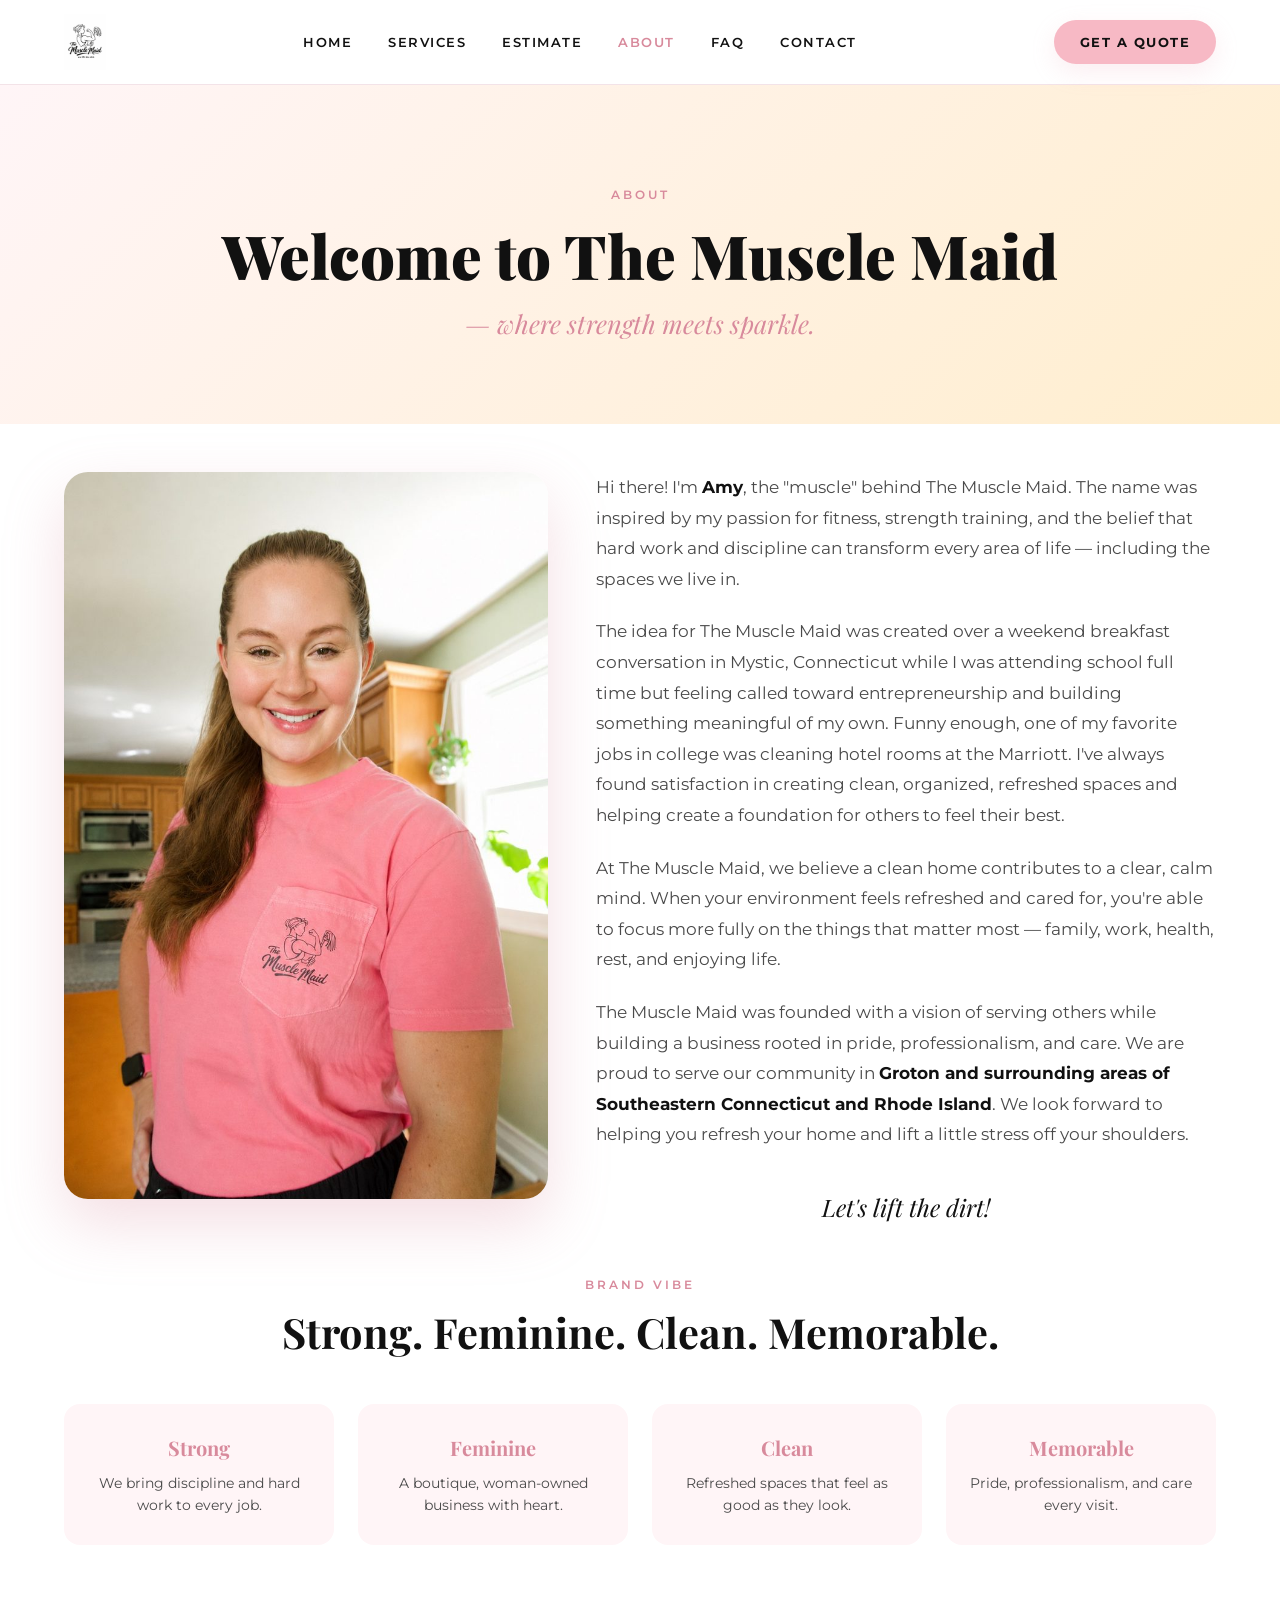
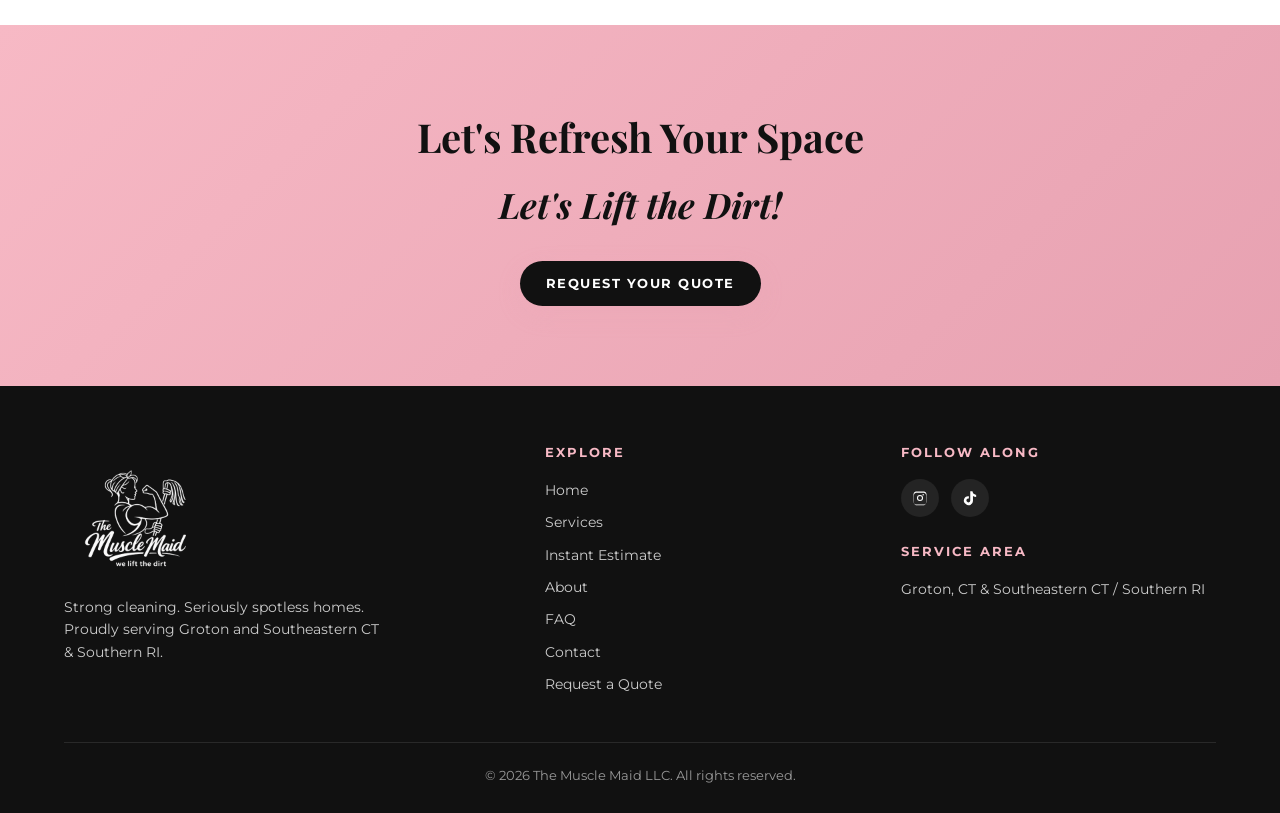
==== commit 762aa292: "Add files via upload" ====
--- a/about.html
+++ b/about.html
@@ -3,13 +3,13 @@
 <head>
   <meta charset="UTF-8" />
   <meta name="viewport" content="width=device-width, initial-scale=1.0" />
-  <title>About — The Muscle Maid</title>
+  <title>About Amy | Groton, CT House Cleaner | The Muscle Maid</title>
   <meta name="description" content="Meet Amy, the muscle behind The Muscle Maid — a Southeastern Connecticut cleaning business rooted in pride, professionalism, and care." />
   <link rel="canonical" href="https://themusclemaid.com/about.html" />
   <!-- Link previews (Facebook, iMessage, texts, etc.) -->
   <meta property="og:type" content="website" />
   <meta property="og:site_name" content="The Muscle Maid" />
-  <meta property="og:title" content="About — The Muscle Maid" />
+  <meta property="og:title" content="About Amy | Groton, CT House Cleaner | The Muscle Maid" />
   <meta property="og:description" content="Meet Amy, the muscle behind The Muscle Maid — a Southeastern Connecticut cleaning business rooted in pride, professionalism, and care." />
   <meta property="og:url" content="https://themusclemaid.com/about.html" />
   <meta property="og:image" content="https://themusclemaid.com/assets/og-image.jpg" />
@@ -18,14 +18,14 @@
   <meta property="og:image:alt" content="Pink cleaning bucket with a The Muscle Maid towel, brush, spray bottle, and sponge" />
   <meta property="og:locale" content="en_US" />
   <meta name="twitter:card" content="summary_large_image" />
-  <meta name="twitter:title" content="About — The Muscle Maid" />
+  <meta name="twitter:title" content="About Amy | Groton, CT House Cleaner | The Muscle Maid" />
   <meta name="twitter:description" content="Meet Amy, the muscle behind The Muscle Maid — a Southeastern Connecticut cleaning business rooted in pride, professionalism, and care." />
   <meta name="twitter:image" content="https://themusclemaid.com/assets/og-image.jpg" />
   <link rel="icon" type="image/png" sizes="32x32" href="assets/favicon-32.png?v=2" />
   <link rel="icon" type="image/png" sizes="16x16" href="assets/favicon-16.png?v=2" />
   <link rel="alternate icon" href="assets/favicon.ico?v=2" />
   <link rel="apple-touch-icon" href="assets/apple-touch-icon.png?v=2" />
-  <link rel="stylesheet" href="styles.css?v=3" />
+  <link rel="stylesheet" href="styles.css?v=5" />
 </head>
 <body>
 
@@ -35,14 +35,18 @@
       <a href="index.html" class="brand-logo">
         <img src="assets/logo-header.png" width="126" height="168" alt="The Muscle Maid — We Lift the Dirt" />
       </a>
-      <nav class="main-nav">
+      <nav class="main-nav" id="main-nav" aria-label="Main menu">
         <a href="index.html">Home</a>
         <a href="services.html">Services</a>
         <a href="estimate.html">Estimate</a>
         <a href="about.html" class="active">About</a>
+        <a href="faq.html">FAQ</a>
         <a href="contact.html">Contact</a>
       </nav>
-      <a class="btn btn-primary" href="estimate.html">Get a Quote</a>
+      <a class="btn btn-primary header-cta" href="estimate.html">Get a Quote</a>
+      <button type="button" class="nav-toggle" aria-expanded="false" aria-controls="main-nav" aria-label="Open menu">
+        <span class="nav-toggle-bars" aria-hidden="true"></span>
+      </button>
     </div>
   </header>
 
@@ -124,6 +128,7 @@
             <li><a href="services.html">Services</a></li>
             <li><a href="estimate.html">Instant Estimate</a></li>
             <li><a href="about.html">About</a></li>
+            <li><a href="faq.html">FAQ</a></li>
             <li><a href="contact.html">Contact</a></li>
             <li><a href="https://clienthub.getjobber.com/hubs/c917ccc4-68cf-48dd-b42f-7f0e2696f60c/public/requests/4762090/new" target="_blank" rel="noopener">Request a Quote</a></li>
           </ul>
@@ -146,5 +151,6 @@
     </div>
   </footer>
 
+  <script src="nav.js" defer></script>
 </body>
 </html>
--- a/styles.css
+++ b/styles.css
@@ -858,3 +858,206 @@
     margin: 0 auto;
   }
 }
+
+/* ===== FAQ PAGE ===== */
+.faq-intro {
+  color: var(--text-muted);
+  font-size: 17px;
+  max-width: 620px;
+  margin: 0 auto;
+}
+
+.faq-section { padding-top: 64px; }
+
+.faq-wrap { max-width: 860px; }
+
+.faq-group + .faq-group { margin-top: 56px; }
+
+.faq-cat {
+  font-family: 'Playfair Display', serif;
+  font-weight: 700;
+  font-size: clamp(1.4rem, 2.6vw, 1.8rem);
+  line-height: 1.2;
+  padding-bottom: 14px;
+  margin-bottom: 4px;
+  border-bottom: 2px solid var(--maid-pink);
+}
+
+.faq-item { border-bottom: 1px solid #f3e3e8; }
+
+.faq-q { margin: 0; font-size: inherit; }
+
+.faq-toggle {
+  display: flex;
+  align-items: center;
+  justify-content: space-between;
+  gap: 20px;
+  width: 100%;
+  padding: 22px 4px;
+  background: none;
+  border: none;
+  text-align: left;
+  cursor: pointer;
+  font-family: 'Montserrat', sans-serif;
+  font-weight: 600;
+  font-size: 16px;
+  line-height: 1.45;
+  color: var(--clean-black);
+  transition: color 0.2s;
+}
+
+.faq-toggle:hover,
+.faq-item.is-open .faq-toggle { color: var(--rose-deep); }
+
+.faq-toggle:focus-visible {
+  outline: 2px solid var(--rose-deep);
+  outline-offset: 3px;
+  border-radius: 8px;
+}
+
+/* plus / minus icon */
+.faq-icon {
+  position: relative;
+  flex: 0 0 30px;
+  width: 30px;
+  height: 30px;
+  border-radius: 50%;
+  background: var(--bg-light-pink);
+  transition: background 0.2s;
+}
+.faq-icon::before,
+.faq-icon::after {
+  content: '';
+  position: absolute;
+  top: 50%;
+  left: 50%;
+  width: 12px;
+  height: 2px;
+  margin: -1px 0 0 -6px;
+  border-radius: 2px;
+  background: var(--rose-deep);
+  transition: transform 0.25s ease;
+}
+.faq-icon::after { transform: rotate(90deg); }
+.faq-item.is-open .faq-icon { background: var(--maid-pink); }
+.faq-item.is-open .faq-icon::after { transform: rotate(0deg); }
+
+/* answer panel: animates its height open/closed */
+.faq-a {
+  display: grid;
+  grid-template-rows: 0fr;
+  transition: grid-template-rows 0.25s ease;
+}
+.faq-a.is-open { grid-template-rows: 1fr; }
+.faq-a-inner { overflow: hidden; }
+.faq-a-inner p {
+  color: var(--text-muted);
+  font-size: 15.5px;
+  line-height: 1.7;
+  padding: 0 52px 0 4px;
+}
+.faq-a-inner p:first-child { padding-top: 0; }
+.faq-a-inner p + p { margin-top: 12px; }
+.faq-a-inner p:last-child { padding-bottom: 24px; }
+.faq-a-inner a {
+  color: var(--rose-deep);
+  font-weight: 600;
+  border-bottom: 1px solid var(--maid-pink);
+}
+.faq-a-inner a:hover { border-bottom-color: var(--rose-deep); }
+
+/* bottom call to action */
+.faq-cta-text {
+  max-width: 560px;
+  margin: 6px auto 26px;
+  font-size: 16px;
+}
+.faq-cta-buttons {
+  display: flex;
+  gap: 14px;
+  justify-content: center;
+  flex-wrap: wrap;
+}
+
+@media (max-width: 600px) {
+  .faq-toggle { font-size: 15px; padding: 18px 2px; }
+  .faq-a-inner p { padding-right: 8px; }
+  .faq-group + .faq-group { margin-top: 44px; }
+}
+
+@media (prefers-reduced-motion: reduce) {
+  .faq-a, .faq-icon::before, .faq-icon::after, .faq-toggle { transition: none; }
+}
+
+/* ===== PHONE / TABLET MENU ===== */
+.nav-toggle { display: none; }
+
+@media (max-width: 900px) {
+  .header-cta { margin-left: auto; }
+
+  .nav-toggle {
+    display: inline-flex;
+    align-items: center;
+    justify-content: center;
+    width: 46px;
+    height: 46px;
+    margin-left: 10px;
+    padding: 0;
+    background: var(--bg-light-pink);
+    border: none;
+    border-radius: 50%;
+    cursor: pointer;
+    transition: background 0.2s;
+  }
+  .nav-toggle:hover { background: var(--soft-blush); }
+  .nav-toggle:focus-visible { outline: 2px solid var(--rose-deep); outline-offset: 3px; }
+
+  /* three bars that turn into an X */
+  .nav-toggle-bars,
+  .nav-toggle-bars::before,
+  .nav-toggle-bars::after {
+    display: block;
+    width: 20px;
+    height: 2px;
+    border-radius: 2px;
+    background: var(--clean-black);
+    transition: transform 0.2s ease, background 0.2s;
+  }
+  .nav-toggle-bars { position: relative; }
+  .nav-toggle-bars::before,
+  .nav-toggle-bars::after { content: ''; position: absolute; left: 0; }
+  .nav-toggle-bars::before { top: -6px; }
+  .nav-toggle-bars::after { top: 6px; }
+  .nav-open .nav-toggle-bars { background: transparent; }
+  .nav-open .nav-toggle-bars::before { transform: translateY(6px) rotate(45deg); }
+  .nav-open .nav-toggle-bars::after { transform: translateY(-6px) rotate(-45deg); }
+
+  /* the dropdown panel */
+  .site-header.nav-open .main-nav {
+    display: flex;
+    flex-direction: column;
+    align-items: stretch;
+    gap: 0;
+    position: absolute;
+    top: 100%;
+    left: 0;
+    right: 0;
+    background: var(--clean-white);
+    border-bottom: 1px solid #f3e3e8;
+    box-shadow: 0 16px 28px rgba(216, 138, 156, 0.18);
+    padding: 6px 0 10px;
+  }
+  .site-header.nav-open .main-nav a {
+    padding: 15px 24px;
+    font-size: 14px;
+  }
+  .site-header.nav-open .main-nav a + a { border-top: 1px solid #f7ecef; }
+}
+
+@media (max-width: 380px) {
+  .header-cta { padding: 10px 16px; font-size: 12px; letter-spacing: 1px; }
+}
+
+@media (prefers-reduced-motion: reduce) {
+  .nav-toggle-bars, .nav-toggle-bars::before, .nav-toggle-bars::after { transition: none; }
+}
